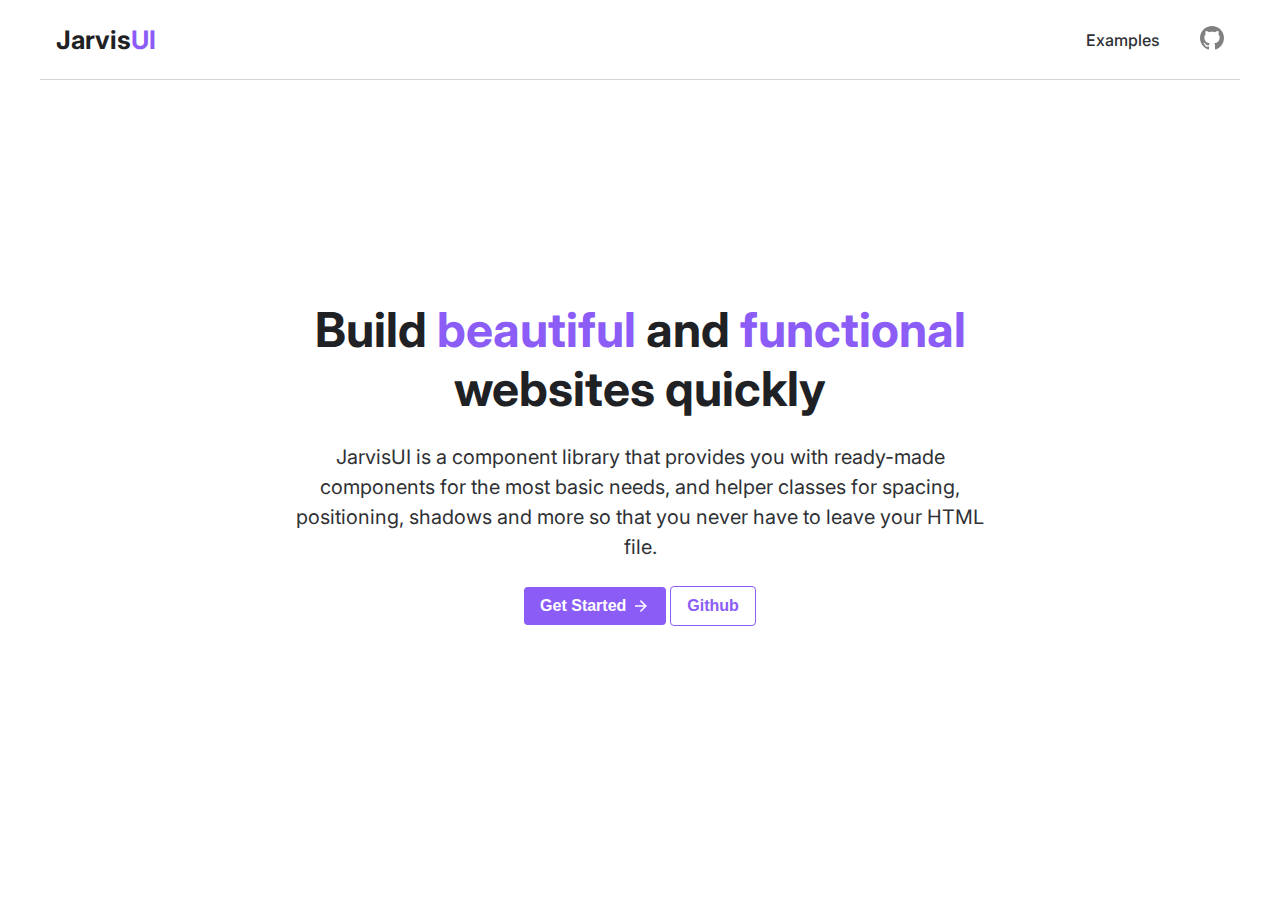
==== index.html @ 7209f65b "docs : Added documentation site" ====
<!DOCTYPE html>
<html lang="en">
  <head>
    <meta charset="UTF-8" />
    <meta http-equiv="X-UA-Compatible" content="IE=edge" />
    <meta name="viewport" content="width=device-width, initial-scale=1.0" />
    <link rel="stylesheet" href="/components/helpers.css" />
    <link rel="stylesheet" href="/components/components.css" />
    <link rel="stylesheet" href="styles.css" />
    <title>Tej's Component Library</title>
  </head>

  <body>
    <header>
      <div class="nav-container">
        <div class="logo">
          <a href="index.html">
            <h1>Jarvis<span>UI</span></h1>
          </a>
        </div>
        <div class="nav-links">
          <ul>
            <li><a href="/pages/examples.html">Examples</a></li>
            <a href="https://github.com/tejpatelme" target="_blank">
              <div class="nav-links">
                <svg width="24px" height="24px" viewBox="0 0 16 16">
                  <path
                    fillRule="evenodd"
                    d="M8 0C3.58 0 0 3.58 0 8c0 3.54 2.29 6.53 5.47 7.59c.4.07.55-.17.55-.38c0-.19-.01-.82-.01-1.49c-2.01.37-2.53-.49-2.69-.94c-.09-.23-.48-.94-.82-1.13c-.28-.15-.68-.52-.01-.53c.63-.01 1.08.58 1.23.82c.72 1.21 1.87.87 2.33.66c.07-.52.28-.87.51-1.07c-1.78-.2-3.64-.89-3.64-3.95c0-.87.31-1.59.82-2.15c-.08-.2-.36-1.02.08-2.12c0 0 .67-.21 2.2.82c.64-.18 1.32-.27 2-.27c.68 0 1.36.09 2 .27c1.53-1.04 2.2-.82 2.2-.82c.44 1.1.16 1.92.08 2.12c.51.56.82 1.27.82 2.15c0 3.07-1.87 3.75-3.65 3.95c.29.25.54.73.54 1.48c0 1.07-.01 1.93-.01 2.2c0 .21.15.46.55.38A8.013 8.013 0 0 0 16 8c0-4.42-3.58-8-8-8z"
                    fill="gray"
                  ></path>
                </svg>
              </div>
            </a>
          </ul>
        </div>
      </div>
    </header>
    <main>
      <div class="main-container">
        <div class="main-content">
          <h1>
            Build <span>beautiful</span> and <span>functional</span> websites
            quickly
          </h1>
          <p>
            JarvisUI is a component library that provides you with ready-made
            components for the most basic needs, and helper classes for spacing,
            positioning, shadows and more so that you never have to leave your
            HTML file.
          </p>
          <div class="cta-buttons">
            <a href="/pages/gettingstarted.html">
              <button class="btn btn-icon-leading">
                Get Started
                <span>
                  <svg
                    xmlns="http://www.w3.org/2000/svg"
                    xmlns:xlink="http://www.w3.org/1999/xlink"
                    aria-hidden="true"
                    role="img"
                    class="iconify iconify--mdi"
                    width="32"
                    height="32"
                    preserveAspectRatio="xMidYMid meet"
                    viewBox="0 0 24 24"
                  >
                    <path
                      d="M4 11v2h12l-5.5 5.5l1.42 1.42L19.84 12l-7.92-7.92L10.5 5.5L16 11H4z"
                      fill="currentColor"
                    ></path>
                  </svg>
                </span>
              </button>
            </a>
            <button class="btn btn-secondary">Github</button>
          </div>
        </div>
      </div>
    </main>
  </body>
</html>
---- components/helpers.css ----
/* SPACING HELPERS */

/* Padding */

.p-1 {
  padding: 0.25rem;
}

.p-2 {
  padding: 0.5rem;
}

.p-3 {
  padding: 1rem;
}

.p-4 {
  padding: 1.5rem;
}

.p-5 {
  padding: 2rem;
}

/* Padding Top */

.pt-1 {
  padding-top: 0.25rem;
}

.pt-2 {
  padding-top: 0.5rem;
}

.pt-3 {
  padding-top: 1rem;
}

.pt-4 {
  padding-top: 1.5rem;
}

.pt-5 {
  padding-top: 2rem;
}

/* Padding Right */

.pr-1 {
  padding-right: 0.25rem;
}

.pr-2 {
  padding-right: 0.5rem;
}

.pr-3 {
  padding-right: 1rem;
}

.pr-4 {
  padding-right: 1.5rem;
}

.pr-5 {
  padding-right: 2rem;
}

/* Padding Bottom */

.pb-1 {
  padding-bottom: 0.25rem;
}

.pb-2 {
  padding-bottom: 0.5rem;
}

.pb-3 {
  padding-bottom: 1rem;
}

.pb-4 {
  padding-bottom: 1.5rem;
}

.pb-5 {
  padding-bottom: 2rem;
}

/* Padding Left */

.pl-1 {
  padding-left: 0.25rem;
}

.pl-2 {
  padding-left: 0.5rem;
}

.pl-3 {
  padding-left: 1rem;
}

.pl-4 {
  padding-left: 1.5rem;
}

.pl-5 {
  padding-left: 2rem;
}

/* Margin */

.m-1 {
  margin: 0.25rem;
}

.m-2 {
  margin: 0.5rem;
}

.m-3 {
  margin: 1rem;
}

.m-4 {
  margin: 1.5rem;
}

.m-5 {
  margin: 2rem;
}

/* Margin Top */

.mt-1 {
  margin-top: 0.25rem;
}

.mt-2 {
  margin-top: 0.5rem;
}

.mt-3 {
  margin-top: 1rem;
}

.mt-4 {
  margin-top: 1.5rem;
}

.mt-5 {
  margin-top: 2rem;
}

/* Margin Right */

.mr-1 {
  margin-right: 0.25rem;
}

.mr-2 {
  margin-right: 0.5rem;
}

.mr-3 {
  margin-right: 1rem;
}

.mr-4 {
  margin-right: 1.5rem;
}

.mr-5 {
  margin-right: 2rem;
}

/* Margin Bottom */

.mb-1 {
  margin-bottom: 0.25rem;
}

.mb-2 {
  margin-bottom: 0.5rem;
}

.mb-3 {
  margin-bottom: 1rem;
}

.mb-4 {
  margin-bottom: 1.5rem;
}

.mb-5 {
  margin-bottom: 2rem;
}

/* Margin Left */

.ml-1 {
  margin-left: 0.25rem;
}

.ml-2 {
  margin-left: 0.5rem;
}

.ml-3 {
  margin-left: 1rem;
}

.ml-4 {
  margin-left: 1.5rem;
}

.ml-5 {
  margin-left: 2rem;
}

/* POSITIONS */

.relative {
  position: relative;
}

.absoulte {
  position: absolute;
}

/* TEXT ALIGNS */

.text-right {
  text-align: right;
}

.text-left {
  text-align: left;
}

.text-center {
  text-align: center;
}

/* SHADOWS */

/* Shadow Light */

.shadow-sm {
  box-shadow: 1px 1px 2px rgba(0, 0, 0, 0.15);
}

.shadow {
  /* box-shadow: rgba(0, 0, 0, 0.15) 2px 2px 25px; */
  box-shadow: 3px 3px 15px rgba(0, 0, 0, 0.15);
}

.shadow-md {
  box-shadow: 5px 5px 20px rgba(0, 0, 0, 0.2);
}

/* GRID */

.grid {
  display: grid;
}

.columns-2 {
  grid-template-columns: repeat(2, 1fr);
}

.columns-3 {
  grid-template-columns: repeat(3, 1fr);
}

/* FLEX */

.flex {
  display: flex;
}

.flex-row {
  flex-direction: row;
}

.flex-col {
  flex-direction: column;
}

.justify-start {
  justify-content: flex-start;
}

.justify-center {
  justify-content: center;
}

.justify-end {
  justify-content: end;
}

.align-start {
  align-items: flex-start;
}

.align-center {
  align-items: center;
}

.align-end {
  align-items: flex-end;
}

.wrap {
  flex-wrap: wrap;
}
---- components/components.css ----
@import "helpers.css";

/* RESETS */

@import url("https://fonts.googleapis.com/css2?family=Inter:wght@100;200;300;400;500;600;700;800;900&display=swap");

* {
  box-sizing: border-box;
}

body {
  font-family: "Inter", sans-serif;
}

h1,
h2,
h3,
h4,
h5,
h6,
p {
  margin: 0;
  padding: 0;
  color: var(--gray-one);
}

a {
  text-decoration: none;
}

:root {
  --gray-one: #202124;
  --gray-two: #2f3135;
  --gray-three: #3c4043;
  --gray-four: #5f6368;
  --primary-color: #8b5cf6;
  /*States Colors*/
  --success-green: #10b981;
  --danger-red: #ef4444;
  --warning-yellow: #fbbf24;
  --info-blue: #3b82f6;
}

body {
  margin: 0;
}

/* IMAGES */

.img-res {
  width: 100%;
  height: 100%;
}

.img-round {
  width: 100%;
  height: 100%;
  border-radius: 50%;
  object-fit: cover;
}

.img-rect-round {
  width: 200px;
  height: 200px;
  border-radius: 50%;
  object-fit: cover;
}

/* AVATAR */

.avatar-sl {
  height: 24px;
  width: 24px;
  position: relative;
  display: inline-block;
  user-select: none;
}

.avatar-lg {
  height: 40px;
  width: 40px;
  position: relative;
  display: inline-block;
  user-select: none;
}

.avatar-xl {
  height: 52px;
  width: 52px;
  position: relative;
  display: inline-block;
  user-select: none;
}

/* BADGES */

.badge {
  height: 10px;
  width: 10px;
  border-radius: 50%;
  position: absolute;
  z-index: 1;
  right: 2%;
  bottom: 2%;
}

.dot-green {
  background-color: green;
  box-shadow: 0px 0px 0px 2px #ffffff;
}

.dot-red {
  background-color: red;
  box-shadow: 0px 0px 0px 2px #ffffff;
}

.badge-text-green {
  background: var(--success-green);
  font-size: 12px;
  color: white;
  text-transform: uppercase;
  font-weight: 500;
  padding: 0 0.25rem;
}

.badge-text-yellow {
  background: var(--warning-yellow);
  font-size: 12px;
  color: white;
  text-transform: uppercase;
  font-weight: 500;
  padding: 0 0.25rem;
}

.badge-text-red {
  background: var(--danger-red);
  font-size: 12px;
  color: white;
  text-transform: uppercase;
  font-weight: 500;
  padding: 0 0.25rem;
}

.badge-text-blue {
  background: var(--info-blue);
  font-size: 12px;
  color: white;
  text-transform: uppercase;
  font-weight: 500;
  padding: 0 0.25rem;
}

/* ALERTS */

.alert {
  padding: 12px 16px;
  display: flex;
  align-items: center;
  line-height: 22px;
  border-radius: 4px;
}

.alert svg {
  margin-right: 8px;
}

/* Error Alert */

.error {
  background-color: rgb(254, 215, 215);
  color: #e53e3e;
}

.error svg {
  fill: #e53e3e;
}

/* Success Alert */

.success {
  background-color: #c6f6d5;
  color: #38a169;
}

.success svg {
  fill: #38a169;
}

/* Warning Alert */

.warning {
  background-color: #feebc8;
  color: #dd6b20;
}

.warning svg {
  fill: #dd6b20;
}

/* Info Alert */

.info {
  background-color: #bee3f8;
  color: #3182ce;
}

.info svg {
  fill: #3182ce;
}

/* CARDS */

/* Wisthlist Button */

.wishlist-button {
  display: inline-block;
  position: absolute;
  height: 24px;
  width: 24px;
  border-radius: 50%;
  top: 6px;
  right: 6px;
  display: flex;
  justify-content: center;
  align-items: center;
  cursor: pointer;
  background: rgba(255, 255, 255, 0.5);
}

.wishlist-button > svg {
  fill: var(--gray-three);
}

/* Close Button */

.close-button {
  display: inline-block;
  position: absolute;
  height: 24px;
  width: 24px;
  border-radius: 50%;
  top: 6px;
  right: 6px;
  display: flex;
  justify-content: center;
  align-items: center;
  cursor: pointer;
  background: rgba(255, 255, 255, 0.5);
}

/* Product Card */

.product-card {
  width: 200px;
  position: relative;
  background-color: white;
}

.product-card > .product-image img {
  width: 100%;
  height: 100%;
}

.product-card > .product-details {
  padding: 12px 8px;
}

.product-card > .product-details h4 {
  color: var(--gray-one);
  font-size: 14px;
  font-weight: 600;
  margin-bottom: 8px;
}

.product-card > .product-details span {
  color: var(--gray-three);
  font-weight: 600;
}

/* Text Card */

.text-card {
  background: white;
  padding: 1.25rem;
  color: var(--gray-two);
}

/* BUTTONS */

.btn {
  display: inline-flex;
  align-items: center;
  cursor: pointer;
  padding: 10px 16px;
  border: 0;
  border-radius: 4px;
  font-weight: 600;
  font-size: inherit;
}

.btn-primary {
  background: var(--primary-color);
  color: white;
}

.btn-secondary {
  background: white;
  border: 1px solid var(--primary-color);
  color: var(--primary-color);
  transition-duration: 0.3s;
}

.btn-secondary:hover {
  background: var(--primary-color);
  color: white;
}

.btn-success {
  background: var(--success-green);
  color: white;
}

.btn-danger {
  background: var(--danger-red);
  color: white;
}

.btn-warning {
  background: var(--warning-yellow);
  color: white;
}

.btn-info {
  background: var(--info-blue);
  color: white;
}

.btn-icon-trailing {
  background: var(--primary-color);
  color: white;
}

.btn-icon-trailing span {
  display: flex;
  align-items: center;
  margin-right: 6px;
}

.btn-icon-leading {
  background: var(--primary-color);
  color: white;
}

.btn-icon-leading span {
  display: flex;
  align-items: center;
  margin-left: 6px;
}

.btn-icon-leading span > svg {
  height: 18px;
  width: 18px;
}

.btn-icon-trailing span > svg {
  height: 18px;
  width: 18px;
}

/* MODAL */

.modal-bg {
  display: none;
  top: 0;
  left: 0;
  position: fixed;
  z-index: 1;
  min-height: 100vh;
  width: 100vw;
  background: rgba(0, 0, 0, 0.8);
  justify-content: center;
  align-items: center;
}

/* INPUT */

.input {
  font-family: inherit;
  font-size: inherit;
  padding: 0.5rem;
  border-radius: 0.25rem;
  outline: none;
  border: none;
  box-shadow: inset 0px 0px 0px 1px rgba(95, 99, 104, 0.7);
}

.input:focus {
  border: 0;
  box-shadow: 0px 0px 0px 3px #a78bfa;
}
---- styles.css ----
/*Navigation Header*/

header {
  position: sticky;
  top: 0;
  width: 100%;
  background: white;
  z-index: 1;
}

.nav-container {
  padding: 1rem;
  max-width: 1200px;
  border-bottom: 1px solid lightgray;
  height: 80px;
  margin: auto;
  display: flex;
  justify-content: space-between;
  align-items: center;
}

.nav-container .logo h1 {
  font-size: 1.6rem;
}

.nav-container .logo span {
  color: var(--primary-color);
}

.nav-container .nav-links ul {
  list-style: none;
  padding: 0;
  display: flex;
  align-items: center;
}

.nav-container .nav-links li a {
  margin-right: 2.5rem;
  color: var(--gray-two);
  font-weight: 500;
}

.nav-container .nav-links li:nth-child(3) > a {
  margin: 0;
}

.menu-button {
  display: none;
  cursor: pointer;
  outline: none;
  border: 0;
  width: 2rem;
  height: 2rem;
  background: black;
  border-radius: 50%;
  position: fixed;
  right: 0.75rem;
  bottom: 0.75rem;
  align-items: center;
  justify-content: center;
}

.menu-button svg {
  fill: white;
}

/*Main content*/

.main-container {
  max-width: 1200px;
  margin: auto;
  height: 85vh;
  display: flex;
  align-items: center;
  justify-content: center;
}

.main-content {
  max-width: 740px;
  text-align: center;
  padding: 1rem;
}

.main-content h1 {
  font-size: 3rem;
  margin-bottom: 1.5rem;
  color: var(--gray-one);
}

.main-content h1 span {
  color: var(--primary-color);
}

.main-content p {
  color: var(--gray-two);
  font-size: 20px;
  margin: auto auto 1.5rem auto;
  line-height: 150%;
}

.cta-buttons .btn-icon-leading > span {
  transition-duration: 0.3s;
}

.cta-buttons .btn-icon-leading:hover > span {
  transform: translateX(4px);
}

/*Documantation page*/

.container {
  max-width: 1200px;
  margin: auto;
  display: flex;
}

.sidebar {
  padding: 1rem;
  width: 250px;
  overflow-y: scroll;
  height: 85vh;
  position: sticky;
  top: 5rem;
  flex-shrink: 0;
}

.sidebar .nav-header {
  text-transform: uppercase;
  font-size: 0.875rem;
  font-weight: 600;
  margin: 1.25rem auto;
}

.sidebar ul {
  list-style: none;
  padding: 0;
}

.sidebar .nav-link {
  color: var(--gray-three);
  font-weight: 500;
}

.sidebar li {
  padding: 0.5rem 0;
}

.sidebar .active {
  color: var(--primary-color);
}

.container .content-main {
  padding: 3rem 0 0 3rem;
}

.sidebar::-webkit-scrollbar {
  width: 0.25rem;
}

.sidebar::-webkit-scrollbar-thumb {
  background: lightgray;
  border-radius: 1.2rem;
}

.content-main {
  max-width: 700px;
  margin-bottom: 1.25rem;
}

.content-main h1 {
  margin-bottom: 1.5rem;
}

.content-main p {
  margin-bottom: 1.5rem;
}

.content-main h4 {
  margin-bottom: 1.5rem;
}

.showcase-box {
  padding: 1rem;
  background-color: #e5e7eb;
  border: 0.25rem;
  margin-bottom: 1.5rem;
  z-index: -1;
}

pre {
  margin-bottom: 1.5rem;
  padding: 1.25rem;
  border-radius: 0.25rem;
}

@media screen and (max-width: 768px) {
  .sidebar {
    position: fixed;
    height: 100vh;
    top: 0;
    left: 0;
    z-index: 100;
    background: white;
  }
  .container {
    display: block;
  }
  .container .content-main {
    padding: 1rem;
  }
  .menu-button {
    display: flex;
  }

  .main-content h1 {
    font-size: 2rem;
  }

  .main-content p {
    font-size: 1rem;
  }
}

.tg {
  border-collapse: collapse;
  border-spacing: 0;
}
.tg td {
  border: 1px solid lightgray;
  font-family: inherit;
  font-size: 0.875rem;
  overflow: hidden;
  padding: 0.75rem 0.5rem;
  word-break: normal;
}
.tg th {
  border: 1px solid lightgray;
  font-family: inherit;
  font-size: 0.875rem;
  font-weight: 600;
  overflow: hidden;
  padding: 0.75rem 0.5rem;
  word-break: normal;
}
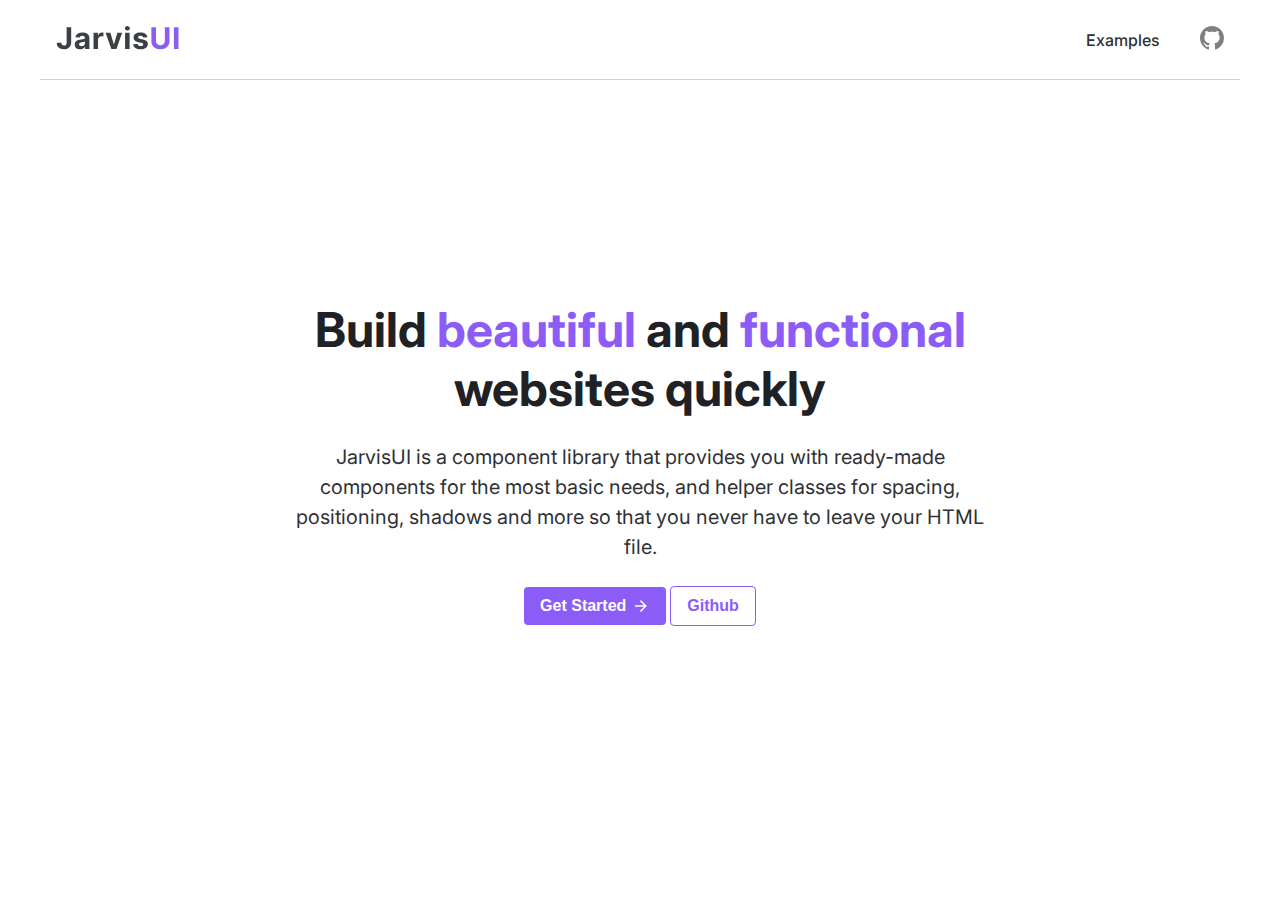
==== commit 451cb10f: "add : Navigation bar component" ====
--- a/index.html
+++ b/index.html
@@ -7,7 +7,7 @@
     <link rel="stylesheet" href="/components/helpers.css" />
     <link rel="stylesheet" href="/components/components.css" />
     <link rel="stylesheet" href="styles.css" />
-    <title>Tej's Component Library</title>
+    <title>Home Page | JarvisUI</title>
   </head>
 
   <body>
@@ -15,14 +15,14 @@
       <div class="nav-container">
         <div class="logo">
           <a href="index.html">
-            <h1>Jarvis<span>UI</span></h1>
+            <img src="/images/jarvisUI.svg" alt="logo" />
           </a>
         </div>
         <div class="nav-links">
           <ul>
             <li><a href="/pages/examples.html">Examples</a></li>
-            <a href="https://github.com/tejpatelme" target="_blank">
-              <div class="nav-links">
+            <li>
+              <a href="https://github.com/tejpatelme/JarvisUI" target="_blank">
                 <svg width="24px" height="24px" viewBox="0 0 16 16">
                   <path
                     fillRule="evenodd"
@@ -30,8 +30,8 @@
                     fill="gray"
                   ></path>
                 </svg>
-              </div>
-            </a>
+              </a>
+            </li>
           </ul>
         </div>
       </div>
@@ -73,7 +73,9 @@
                 </span>
               </button>
             </a>
-            <button class="btn btn-secondary">Github</button>
+            <a href="https://github.com/tejpatelme/JarvisUI" target="_blank">
+              <button class="btn btn-secondary">Github</button>
+            </a>
           </div>
         </div>
       </div>
--- a/components/helpers.css
+++ b/components/helpers.css
@@ -245,8 +245,6 @@
 }
 
 /* SHADOWS */
-
-/* Shadow Light */
 
 .shadow-sm {
   box-shadow: 1px 1px 2px rgba(0, 0, 0, 0.15);
@@ -316,3 +314,81 @@
 .wrap {
   flex-wrap: wrap;
 }
+
+/* TEXT UTILITIES */
+
+/* Font Sizes */
+
+.text-xs {
+  font-size: 0.75rem;
+}
+
+.text-sm {
+  font-size: 0.875rem;
+}
+
+.text-base {
+  font-size: 1rem;
+}
+
+.text-lg {
+  font-size : 1.125rem;
+}
+
+.text-xl {
+  font-size: 1.25rem;
+}
+
+.text-2xl {
+  font-size : 1.5rem;
+}
+
+.text-3xl {
+  font-size: 1.875rem;
+}
+
+.text-4xl {
+  font-size : 2.25rem;
+}
+
+.text-5xl {
+  font-size: 3rem;
+}
+
+/* Font Weights */
+
+.text-thin {
+  font-weight: 100;
+}
+
+.text-extralight {
+  font-weight: 200;
+}
+
+.text-light {
+  font-weight: 300;
+}
+
+.text-normal {
+  font-weight: 400;
+}
+
+.text-medium {
+  font-weight : 500;
+}
+
+.text-semibold {
+  font-weight: 600;
+}
+
+.text-bold {
+  font-weight: 700;
+}
+
+.text-extrabold {
+  font-weight: 800;
+}
+
+.text-black {
+  font-weight: 900;
+}--- a/components/components.css
+++ b/components/components.css
@@ -9,12 +9,12 @@
 }
 
 body {
+  margin: 0;
   font-family: "Inter", sans-serif;
 }
 
 h1,
-h2,
-h3,
+h2 h3,
 h4,
 h5,
 h6,
@@ -27,6 +27,12 @@
 a {
   text-decoration: none;
 }
+
+button {
+  cursor: pointer;
+}
+
+/* COLORS */
 
 :root {
   --gray-one: #202124;
@@ -41,20 +47,15 @@
   --info-blue: #3b82f6;
 }
 
-body {
-  margin: 0;
-}
-
 /* IMAGES */
 
 .img-res {
   width: 100%;
-  height: 100%;
+  display: block;
 }
 
 .img-round {
   width: 100%;
-  height: 100%;
   border-radius: 50%;
   object-fit: cover;
 }
@@ -68,33 +69,30 @@
 
 /* AVATAR */
 
-.avatar-sl {
-  height: 24px;
-  width: 24px;
+.avatar {
   position: relative;
   display: inline-block;
   user-select: none;
 }
 
+.avatar-sl {
+  height: 1.5rem;
+  width: 1.5rem;
+}
+
 .avatar-lg {
-  height: 40px;
-  width: 40px;
-  position: relative;
-  display: inline-block;
-  user-select: none;
+  height: 2.5rem;
+  width: 2.5rem;
 }
 
 .avatar-xl {
-  height: 52px;
-  width: 52px;
-  position: relative;
-  display: inline-block;
-  user-select: none;
+  height: 3.125rem;
+  width: 3.125rem;
 }
 
 /* BADGES */
 
-.badge {
+.badge-dot {
   height: 10px;
   width: 10px;
   border-radius: 50%;
@@ -114,8 +112,7 @@
   box-shadow: 0px 0px 0px 2px #ffffff;
 }
 
-.badge-text-green {
-  background: var(--success-green);
+.badge-text {
   font-size: 12px;
   color: white;
   text-transform: uppercase;
@@ -123,31 +120,36 @@
   padding: 0 0.25rem;
 }
 
-.badge-text-yellow {
+.text-green {
+  background: var(--success-green);
+}
+
+.text-yellow {
   background: var(--warning-yellow);
-  font-size: 12px;
-  color: white;
-  text-transform: uppercase;
-  font-weight: 500;
-  padding: 0 0.25rem;
-}
-
-.badge-text-red {
+}
+
+.text-red {
   background: var(--danger-red);
-  font-size: 12px;
-  color: white;
-  text-transform: uppercase;
-  font-weight: 500;
-  padding: 0 0.25rem;
-}
-
-.badge-text-blue {
+}
+
+.text-blue {
   background: var(--info-blue);
-  font-size: 12px;
-  color: white;
-  text-transform: uppercase;
-  font-weight: 500;
-  padding: 0 0.25rem;
+}
+
+.bg-green {
+  background: var(--success-green);
+}
+
+.bg-yellow {
+  background: var(--warning-yellow);
+}
+
+.bg-red {
+  background: var(--danger-red);
+}
+
+.bg-blue {
+  background: var(--info-blue);
 }
 
 /* ALERTS */
@@ -210,42 +212,23 @@
 
 /* CARDS */
 
-/* Wisthlist Button */
-
-.wishlist-button {
-  display: inline-block;
+/* Card Buttons */
+
+.card-button {
   position: absolute;
-  height: 24px;
-  width: 24px;
+  height: 1.5rem;
+  width: 1.5rem;
   border-radius: 50%;
   top: 6px;
   right: 6px;
   display: flex;
   justify-content: center;
   align-items: center;
-  cursor: pointer;
   background: rgba(255, 255, 255, 0.5);
 }
 
-.wishlist-button > svg {
+.card > svg {
   fill: var(--gray-three);
-}
-
-/* Close Button */
-
-.close-button {
-  display: inline-block;
-  position: absolute;
-  height: 24px;
-  width: 24px;
-  border-radius: 50%;
-  top: 6px;
-  right: 6px;
-  display: flex;
-  justify-content: center;
-  align-items: center;
-  cursor: pointer;
-  background: rgba(255, 255, 255, 0.5);
 }
 
 /* Product Card */
@@ -272,6 +255,12 @@
   margin-bottom: 8px;
 }
 
+.product-card > .badge-text {
+  position: absolute;
+  top: 0.3rem;
+  left: 0;
+}
+
 .product-card > .product-details span {
   color: var(--gray-three);
   font-weight: 600;
@@ -290,7 +279,6 @@
 .btn {
   display: inline-flex;
   align-items: center;
-  cursor: pointer;
   padding: 10px 16px;
   border: 0;
   border-radius: 4px;
@@ -398,3 +386,40 @@
   border: 0;
   box-shadow: 0px 0px 0px 3px #a78bfa;
 }
+
+/* NAVIGATION BAR */
+
+.top-navigation {
+  position: sticky;
+  top: 0;
+  width: 100%;
+  background: white;
+  z-index: 1;
+}
+
+.nav-container {
+  padding: 1rem;
+  max-width: 1200px;
+  border-bottom: 1px solid lightgray;
+  height: 5rem;
+  margin: auto;
+  display: flex;
+  justify-content: space-between;
+  align-items: center;
+}
+
+.nav-links ul {
+  list-style: none;
+  padding: 0;
+  display: flex;
+  align-items: center;
+}
+
+.nav-links a {
+  color: var(--gray-two);
+  font-weight: 500;
+}
+
+.nav-links ul > * + * {
+  margin-left: 2.5rem;
+}
--- a/styles.css
+++ b/styles.css
@@ -1,45 +1,4 @@
 /*Navigation Header*/
-
-header {
-  position: sticky;
-  top: 0;
-  width: 100%;
-  background: white;
-  z-index: 1;
-}
-
-.nav-container {
-  padding: 1rem;
-  max-width: 1200px;
-  border-bottom: 1px solid lightgray;
-  height: 80px;
-  margin: auto;
-  display: flex;
-  justify-content: space-between;
-  align-items: center;
-}
-
-.nav-container .logo h1 {
-  font-size: 1.6rem;
-}
-
-.nav-container .logo span {
-  color: var(--primary-color);
-}
-
-.nav-container .nav-links ul {
-  list-style: none;
-  padding: 0;
-  display: flex;
-  align-items: center;
-}
-
-.nav-container .nav-links li a {
-  margin-right: 2.5rem;
-  color: var(--gray-two);
-  font-weight: 500;
-}
-
 .nav-container .nav-links li:nth-child(3) > a {
   margin: 0;
 }
@@ -49,8 +8,8 @@
   cursor: pointer;
   outline: none;
   border: 0;
-  width: 2rem;
-  height: 2rem;
+  width: 2.5rem;
+  height: 2.5rem;
   background: black;
   border-radius: 50%;
   position: fixed;
@@ -120,6 +79,7 @@
   overflow-y: scroll;
   height: 85vh;
   position: sticky;
+  position: -webkit-sticky;
   top: 5rem;
   flex-shrink: 0;
 }
@@ -137,7 +97,7 @@
 }
 
 .sidebar .nav-link {
-  color: var(--gray-three);
+  color: var(--gray-four);
   font-weight: 500;
 }
 
@@ -181,10 +141,11 @@
 
 .showcase-box {
   padding: 1rem;
-  background-color: #e5e7eb;
+  background-color: #f3f4f6;
   border: 0.25rem;
   margin-bottom: 1.5rem;
   z-index: -1;
+  border-radius: 0.25rem;
 }
 
 pre {
